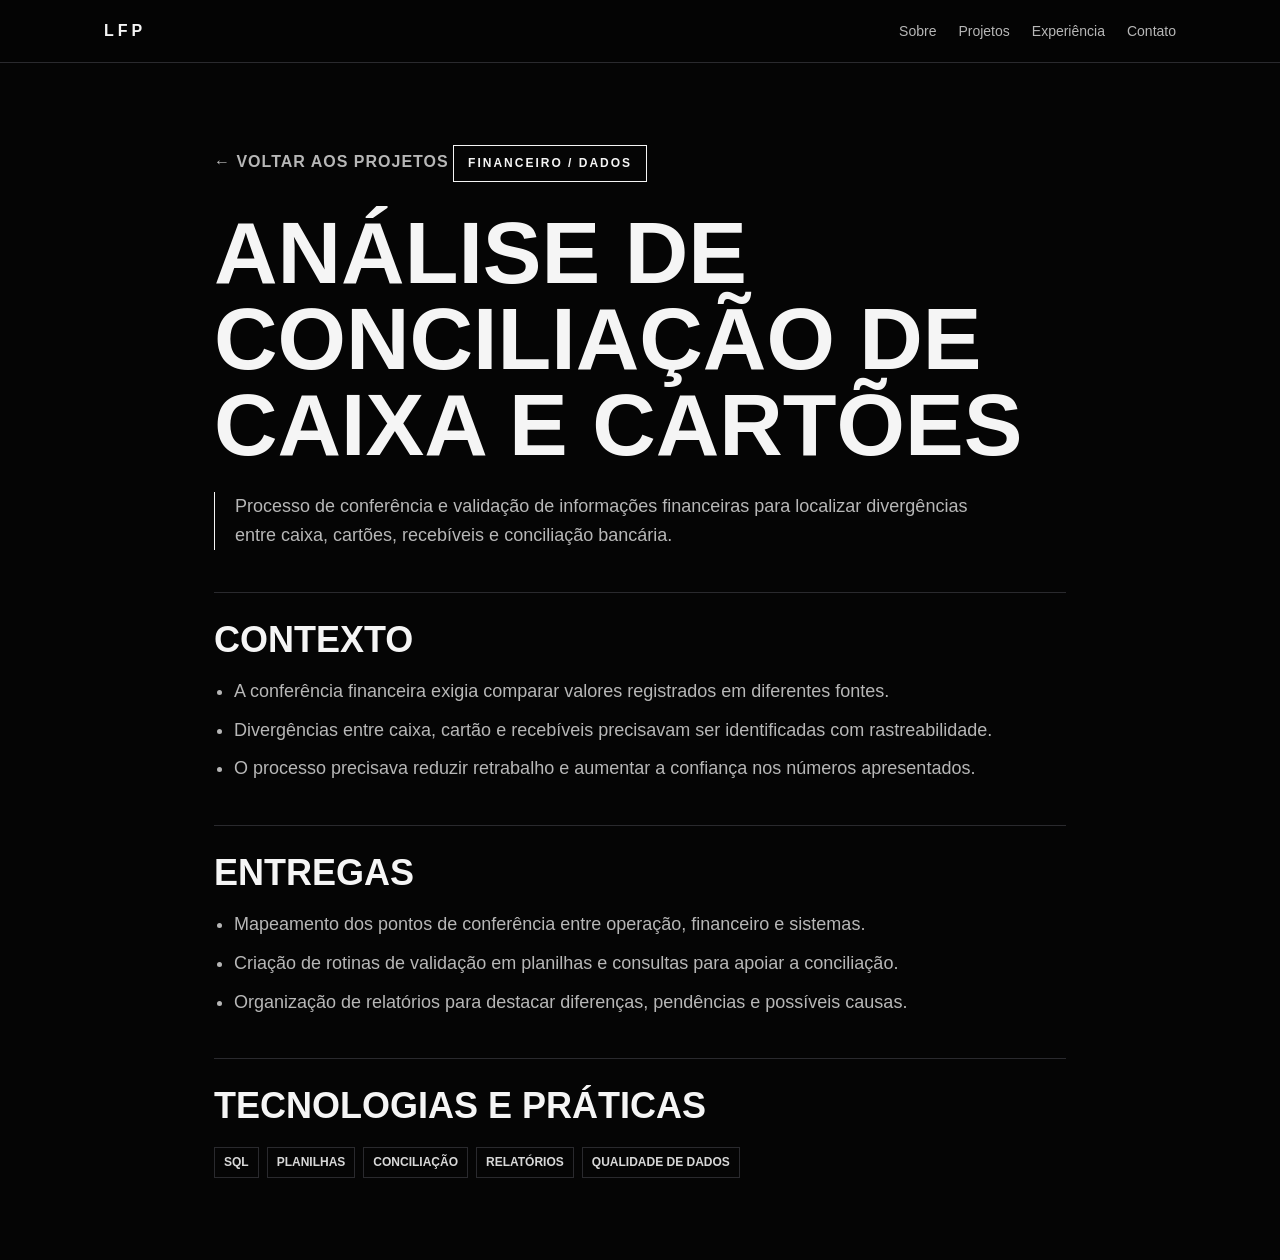
==== projetos/analise-conciliacao-caixa-cartoes.html @ 6b8f4190 "Adiciona detalhes dos projetos" ====
﻿<!DOCTYPE html>
<html lang="pt-BR">
<head>
  <meta charset="UTF-8" />
  <meta name="viewport" content="width=device-width, initial-scale=1.0" />
  <title>Análise de conciliação de caixa e cartões | Luiz Fernando de Paiva</title>
  <link rel="stylesheet" href="../css/style.css" />
</head>
<body class="pagina-projeto">
  <header class="topo">
    <nav class="menu" aria-label="Menu principal">
      <a href="../index.html#inicio" class="logo">LFP</a>
      <div class="links-menu">
        <a href="../index.html#sobre">Sobre</a>
        <a href="../index.html#projetos">Projetos</a>
        <a href="../index.html#experiencia">Experiência</a>
        <a href="../index.html#contato">Contato</a>
      </div>
    </nav>
  </header>

  <main class="secao projeto-detalhe">
    <a class="voltar" href="../index.html#projetos">← Voltar aos projetos</a>
    <p class="tag">Financeiro / Dados</p>
    <h1>Análise de conciliação de caixa e cartões</h1>
    <p class="descricao-principal">Processo de conferência e validação de informações financeiras para localizar divergências entre caixa, cartões, recebíveis e conciliação bancária.</p>

    <section class="projeto-bloco">
      <h2>Contexto</h2>
      <ul>
          <li>A conferência financeira exigia comparar valores registrados em diferentes fontes.</li>
          <li>Divergências entre caixa, cartão e recebíveis precisavam ser identificadas com rastreabilidade.</li>
          <li>O processo precisava reduzir retrabalho e aumentar a confiança nos números apresentados.</li>
      </ul>
    </section>

    <section class="projeto-bloco">
      <h2>Entregas</h2>
      <ul>
          <li>Mapeamento dos pontos de conferência entre operação, financeiro e sistemas.</li>
          <li>Criação de rotinas de validação em planilhas e consultas para apoiar a conciliação.</li>
          <li>Organização de relatórios para destacar diferenças, pendências e possíveis causas.</li>
      </ul>
    </section>

    <section class="projeto-bloco">
      <h2>Tecnologias e práticas</h2>
      <div class="chips">
          <span>SQL</span>
          <span>Planilhas</span>
          <span>Conciliação</span>
          <span>Relatórios</span>
          <span>Qualidade de Dados</span>
      </div>
    </section>
  </main>

  <script src="../js/script.js"></script>
</body>
</html>
---- css/style.css ----
﻿* {
  margin: 0;
  padding: 0;
  box-sizing: border-box;
}

:root {
  --bg: #050505;
  --panel: #0d0d0f;
  --panel-2: #151518;
  --text: #f5f5f5;
  --muted: #b7b7b7;
  --soft: #777;
  --line: #2a2a2e;
  --accent: #f5f5f5;
}

html {
  scroll-behavior: smooth;
}

body {
  font-family: "Segoe WP", "Segoe UI", Arial, Helvetica, sans-serif;
  background: var(--bg);
  color: var(--text);
  line-height: 1.6;
}

a {
  color: inherit;
  text-decoration: none;
}

.topo {
  position: sticky;
  top: 0;
  z-index: 10;
  background: rgba(5, 5, 5, 0.94);
  border-bottom: 1px solid var(--line);
  backdrop-filter: blur(12px);
}

.menu {
  max-width: 1120px;
  margin: 0 auto;
  padding: 18px 24px;
  display: flex;
  justify-content: space-between;
  align-items: center;
  gap: 24px;
}

.logo {
  font-weight: 900;
  letter-spacing: 4px;
}

.links-menu {
  display: flex;
  gap: 22px;
  align-items: center;
}

.links-menu a {
  color: var(--muted);
  font-size: 14px;
  transition: color 0.2s ease;
}

.links-menu a:hover {
  color: var(--text);
}

.menu-botao {
  display: none;
  width: 42px;
  height: 42px;
  border: 1px solid var(--line);
  background: transparent;
  color: var(--text);
  font-size: 22px;
  cursor: pointer;
}

.secao {
  max-width: 1120px;
  margin: 0 auto;
  padding: 82px 24px;
}

.secao-alternada {
  max-width: 100%;
  border-top: 1px solid var(--line);
  border-bottom: 1px solid var(--line);
  background: var(--panel);
}

.secao-alternada > * {
  max-width: 1120px;
  margin-left: auto;
  margin-right: auto;
}

.hero {
  min-height: 78vh;
  display: grid;
  grid-template-columns: minmax(0, 1.25fr) minmax(280px, 0.75fr);
  gap: 48px;
  align-items: center;
}

.tag {
  display: inline-block;
  width: fit-content;
  border: 1px solid var(--accent);
  padding: 8px 14px;
  margin-bottom: 24px;
  font-size: 12px;
  font-weight: 800;
  text-transform: uppercase;
  letter-spacing: 2px;
}

h1 {
  max-width: 900px;
  font-size: clamp(44px, 8vw, 88px);
  line-height: 0.98;
  text-transform: uppercase;
  font-weight: 900;
}

h2 {
  margin-top: 16px;
  font-size: clamp(30px, 5vw, 52px);
  line-height: 1.05;
  text-transform: uppercase;
  font-weight: 900;
}

h3 {
  margin-bottom: 12px;
  line-height: 1.2;
  text-transform: uppercase;
}

.texto,
.descricao-principal {
  max-width: 780px;
  margin-top: 24px;
  color: var(--muted);
  font-size: 18px;
}

.descricao-principal {
  border-left: 1px solid var(--accent);
  padding-left: 20px;
}

.texto-grande {
  font-size: 19px;
  line-height: 1.8;
}

.numero-secao {
  color: var(--soft);
  font-size: 13px;
  font-weight: 900;
  letter-spacing: 4px;
  text-transform: uppercase;
}

.botoes {
  display: flex;
  flex-wrap: wrap;
  gap: 12px;
  margin-top: 32px;
}

.botao {
  display: inline-block;
  border: 1px solid var(--accent);
  padding: 12px 22px;
  font-weight: 900;
  text-transform: uppercase;
  letter-spacing: 1px;
  transition: background 0.2s ease, color 0.2s ease, transform 0.2s ease;
}

.botao:hover {
  transform: translateY(-2px);
}

.botao-claro {
  background: var(--text);
  color: #000;
}

.botao-claro:hover {
  background: transparent;
  color: var(--text);
}

.botao-escuro {
  background: transparent;
  color: var(--text);
}

.botao-escuro:hover {
  background: var(--text);
  color: #000;
}

.painel-foco,
.caixa,
.card {
  border: 1px solid var(--line);
  background: #09090b;
  padding: 28px;
}

.painel-foco h2 {
  margin-top: 0;
  padding-bottom: 14px;
  border-bottom: 1px solid var(--line);
  font-size: 24px;
}

.painel-foco p,
.caixa p,
.card p {
  color: var(--muted);
  margin-top: 14px;
}

.grid-sobre {
  display: grid;
  grid-template-columns: 0.8fr 1.2fr;
  gap: 32px;
  margin-top: 40px;
}

.cabecalho-secao {
  display: grid;
  grid-template-columns: 0.9fr 1.1fr;
  gap: 32px;
  align-items: end;
}

.cabecalho-secao p {
  color: var(--muted);
}

.grade-tags,
.grid-cards,
.indicadores {
  margin-top: 40px;
  display: grid;
  gap: 1px;
  background: var(--line);
  border: 1px solid var(--line);
}

.grade-tags {
  grid-template-columns: repeat(3, 1fr);
}

.grade-tags span {
  background: var(--bg);
  padding: 18px;
  font-size: 14px;
  font-weight: 800;
  text-transform: uppercase;
  color: #dfdfdf;
}

.grid-cards {
  grid-template-columns: repeat(3, 1fr);
}

.grid-cards.dois {
  grid-template-columns: repeat(2, 1fr);
}

.card {
  border: none;
  min-height: 100%;
}

.card p {
  line-height: 1.7;
}

.categoria {
  color: var(--soft) !important;
  font-size: 12px;
  font-weight: 900;
  letter-spacing: 2px;
  text-transform: uppercase;
  margin: 0 0 16px;
}

.chips {
  display: flex;
  flex-wrap: wrap;
  gap: 8px;
  margin-top: 22px;
}

.chips span,
.card-topo span {
  border: 1px solid var(--line);
  padding: 5px 9px;
  color: #d8d8d8;
  font-size: 12px;
  font-weight: 700;
  text-transform: uppercase;
}

.card-topo {
  display: flex;
  justify-content: space-between;
  gap: 16px;
  align-items: start;
  border-bottom: 1px solid var(--line);
  padding-bottom: 14px;
}

.linha-do-tempo {
  margin-top: 40px;
  border: 1px solid var(--line);
}

.experiencia {
  display: grid;
  grid-template-columns: 0.35fr 0.65fr;
  gap: 24px;
  padding: 28px;
  background: var(--bg);
  border-bottom: 1px solid var(--line);
}

.experiencia:last-child {
  border-bottom: none;
}

.experiencia span {
  color: var(--soft);
  font-weight: 900;
  text-transform: uppercase;
  letter-spacing: 1px;
}

.experiencia p {
  color: var(--muted);
  margin-top: 8px;
}

.empresa {
  color: #e8e8e8 !important;
}

.indicadores {
  grid-template-columns: repeat(4, 1fr);
}

.indicadores div {
  background: var(--bg);
  padding: 26px;
}

.indicadores strong {
  display: block;
  font-size: 46px;
  line-height: 1;
}

.indicadores span {
  display: block;
  margin-top: 12px;
  color: var(--muted);
  font-size: 14px;
  text-transform: uppercase;
}

.contato {
  max-width: 100%;
  background: var(--text);
  color: #000;
}

.contato > * {
  max-width: 1120px;
  margin-left: auto;
  margin-right: auto;
}

.contato p {
  max-width: 780px;
  margin-top: 24px;
  font-size: 18px;
}

.contato .botao-claro {
  background: #000;
  color: #fff;
  border-color: #000;
}

.contato .botao-claro:hover,
.contato .botao-escuro:hover {
  background: #fff;
  color: #000;
}

.contato .botao-escuro {
  color: #000;
  border-color: #000;
}

@media (max-width: 900px) {
  .hero,
  .grid-sobre,
  .cabecalho-secao,
  .experiencia {
    grid-template-columns: 1fr;
  }

  .grade-tags,
  .grid-cards,
  .grid-cards.dois,
  .indicadores {
    grid-template-columns: repeat(2, 1fr);
  }
}

@media (max-width: 700px) {
  .menu {
    align-items: flex-start;
  }

  .menu-botao {
    display: block;
  }

  .links-menu {
    position: absolute;
    top: 79px;
    left: 0;
    right: 0;
    display: none;
    flex-direction: column;
    align-items: flex-start;
    gap: 0;
    padding: 8px 24px 18px;
    background: var(--bg);
    border-bottom: 1px solid var(--line);
  }

  .links-menu.aberto {
    display: flex;
  }

  .links-menu a {
    width: 100%;
    padding: 12px 0;
  }

  .secao {
    padding: 64px 20px;
  }

  .grade-tags,
  .grid-cards,
  .grid-cards.dois,
  .indicadores {
    grid-template-columns: 1fr;
  }

  h1 {
    font-size: 42px;
  }
}


.card {
  transition: transform 0.22s ease, border-color 0.22s ease, background 0.22s ease, box-shadow 0.22s ease;
}

#projetos .card:hover {
  position: relative;
  z-index: 1;
  transform: translateY(-8px);
  background: #121216;
  box-shadow: 0 18px 44px rgba(0, 0, 0, 0.38);
}

.link-projeto {
  display: inline-flex;
  align-items: center;
  gap: 8px;
  color: var(--text);
  text-decoration: underline;
  text-decoration-color: transparent;
  text-underline-offset: 5px;
  transition: color 0.2s ease, text-decoration-color 0.2s ease;
}

.link-projeto::after {
  content: "→";
  font-size: 0.9em;
  transform: translateX(0);
  transition: transform 0.2s ease;
}

#projetos .card:hover .link-projeto,
.link-projeto:hover {
  color: #ffffff;
  text-decoration-color: #ffffff;
}

#projetos .card:hover .link-projeto::after,
.link-projeto:hover::after {
  transform: translateX(4px);
}

.pagina-projeto {
  min-height: 100vh;
}

.projeto-detalhe {
  max-width: 900px;
}

.projeto-detalhe .tag {
  margin-bottom: 28px;
}

.projeto-detalhe h1 {
  max-width: 920px;
}

.projeto-bloco {
  margin-top: 42px;
  border-top: 1px solid var(--line);
  padding-top: 28px;
}

.projeto-bloco h2 {
  margin-top: 0;
  font-size: clamp(24px, 4vw, 36px);
}

.projeto-bloco ul {
  margin-top: 18px;
  padding-left: 20px;
  color: var(--muted);
  font-size: 18px;
}

.projeto-bloco li + li {
  margin-top: 10px;
}

.voltar {
  display: inline-block;
  margin-bottom: 34px;
  color: var(--muted);
  font-weight: 800;
  text-transform: uppercase;
  letter-spacing: 1px;
}

.voltar:hover {
  color: var(--text);
}
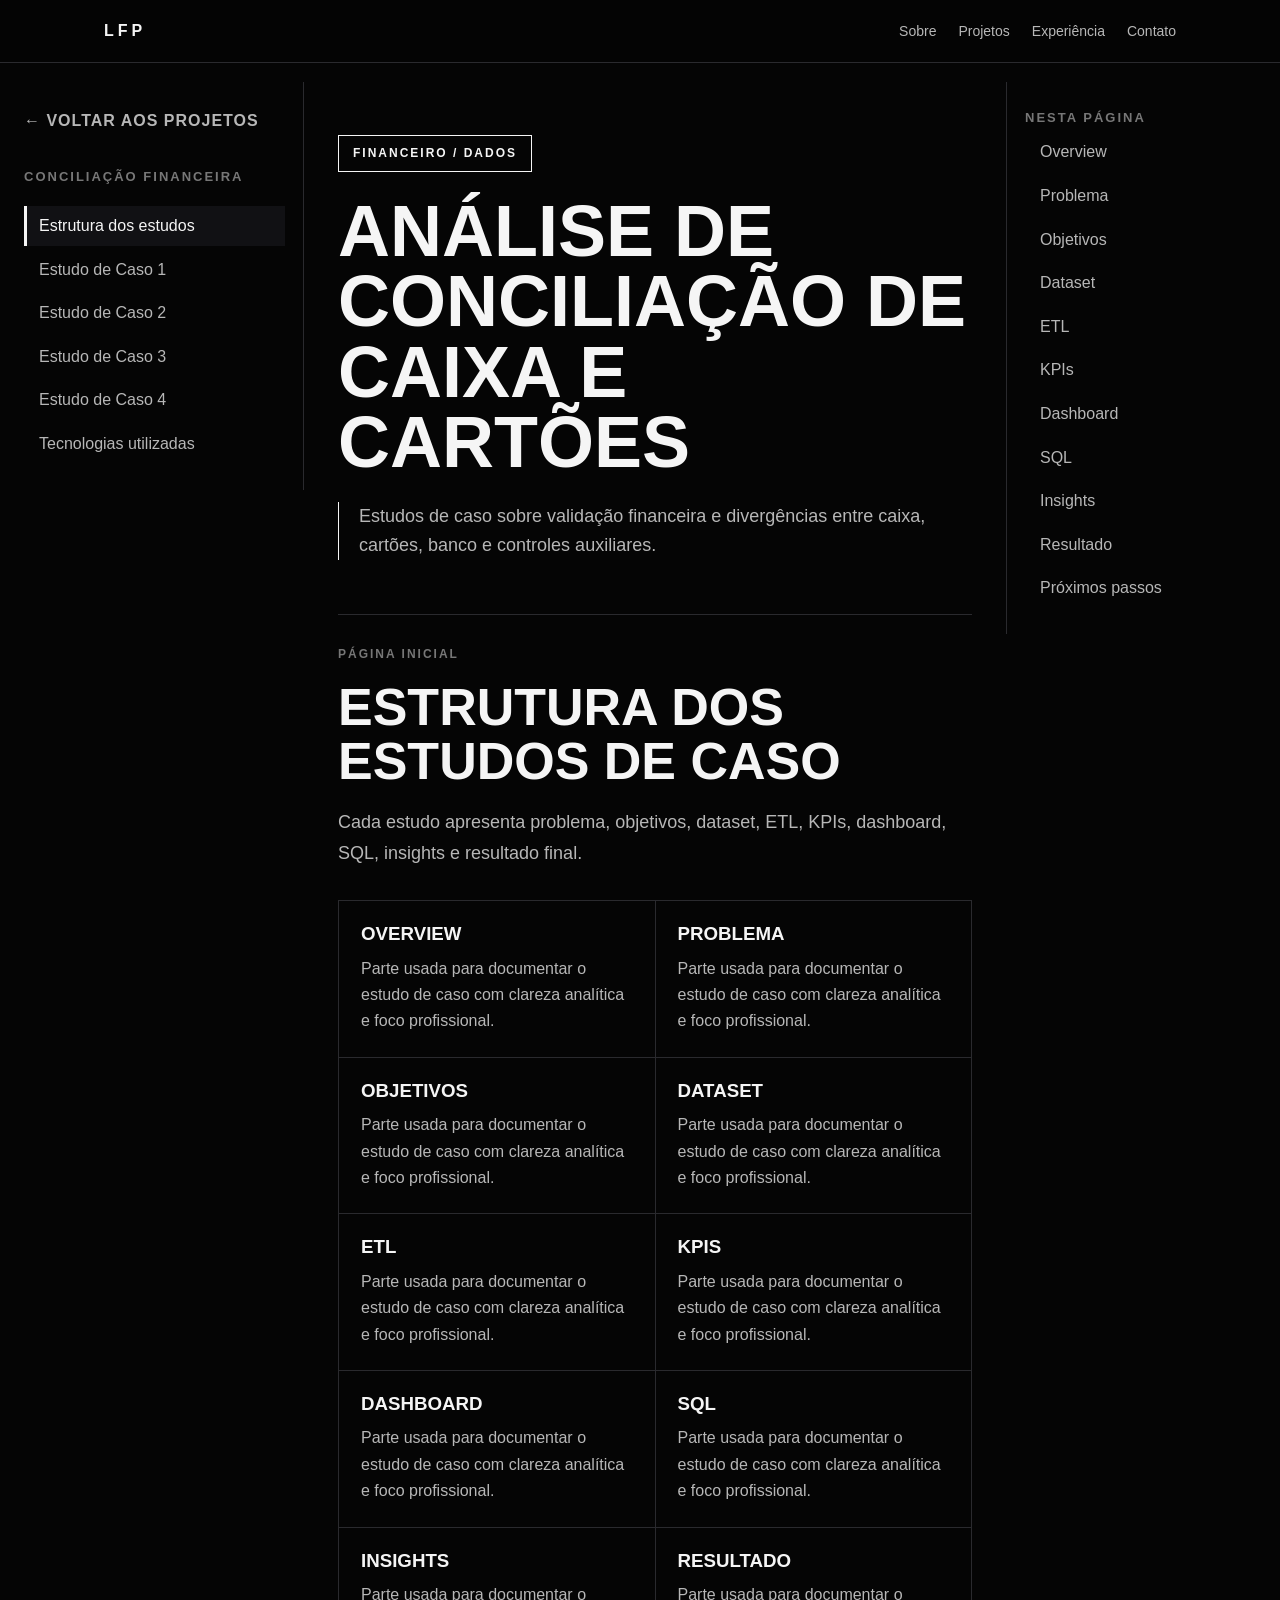
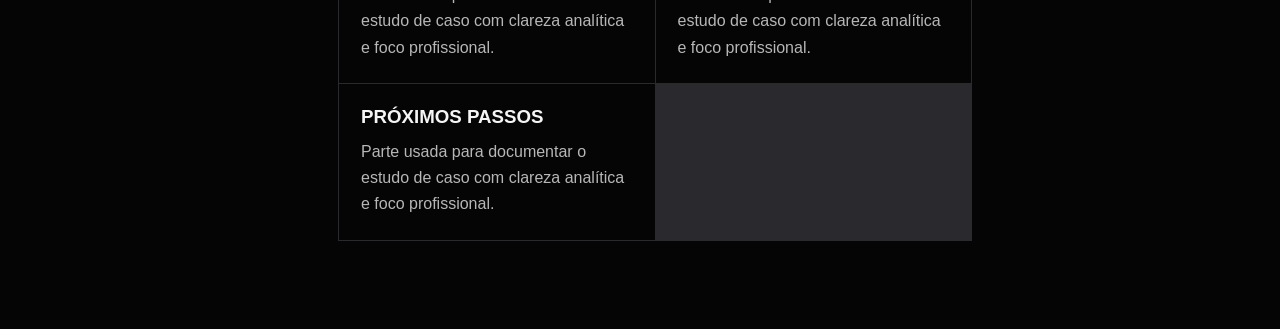
==== commit 1b89f180: "Replica estrutura de estudos de caso nos projetos" ====
--- a/projetos/analise-conciliacao-caixa-cartoes.html
+++ b/projetos/analise-conciliacao-caixa-cartoes.html
@@ -1,60 +1,59 @@
 ﻿<!DOCTYPE html>
-<html lang="pt-BR">
-<head>
-  <meta charset="UTF-8" />
-  <meta name="viewport" content="width=device-width, initial-scale=1.0" />
-  <title>Análise de conciliação de caixa e cartões | Luiz Fernando de Paiva</title>
-  <link rel="stylesheet" href="../css/style.css" />
-</head>
-<body class="pagina-projeto">
-  <header class="topo">
-    <nav class="menu" aria-label="Menu principal">
-      <a href="../index.html#inicio" class="logo">LFP</a>
-      <div class="links-menu">
-        <a href="../index.html#sobre">Sobre</a>
-        <a href="../index.html#projetos">Projetos</a>
-        <a href="../index.html#experiencia">Experiência</a>
-        <a href="../index.html#contato">Contato</a>
-      </div>
-    </nav>
-  </header>
+<html lang="pt-BR"><head><meta charset="UTF-8" /><meta name="viewport" content="width=device-width, initial-scale=1.0" /><title>Análise de conciliação de caixa e cartões | Luiz Fernando de Paiva</title><link rel="stylesheet" href="../css/style.css?v=20260519-9" /></head>
+<body class="pagina-projeto pagina-estudos"><header class="topo"><nav class="menu" aria-label="Menu principal"><a href="../index.html#inicio" class="logo">LFP</a><div class="links-menu"><a href="../index.html#sobre">Sobre</a><a href="../index.html#projetos">Projetos</a><a href="../index.html#experiencia">Experiência</a><a href="../index.html#contato">Contato</a></div></nav></header>
+<main class="projeto-docs"><aside class="docs-sidebar" aria-label="Estudos de caso"><a class="voltar" href="../index.html#projetos">← Voltar aos projetos</a><p class="docs-label">Conciliação financeira</p><nav class="docs-nav docs-case-nav"><a class="ativo" href="#estrutura-estudos" data-case-link="estrutura">Estrutura dos estudos</a><a href="#caso-1" data-case-link="caso-1">Estudo de Caso 1</a><a href="#caso-2" data-case-link="caso-2">Estudo de Caso 2</a><a href="#caso-3" data-case-link="caso-3">Estudo de Caso 3</a><a href="#caso-4" data-case-link="caso-4">Estudo de Caso 4</a><a href="#tecnologias-utilizadas" data-case-link="tecnologias">Tecnologias utilizadas</a></nav></aside>
+<article class="docs-artigo"><p class="tag">Financeiro / Dados</p><h1>Análise de conciliação de caixa e cartões</h1><p class="descricao-principal">Estudos de caso sobre validação financeira e divergências entre caixa, cartões, banco e controles auxiliares.</p><section id="estrutura-estudos" class="estudo-caso docs-intro" data-case="estrutura"><div class="case-heading"><p class="categoria">Página inicial</p><h2>Estrutura dos estudos de caso</h2><p>Cada estudo apresenta problema, objetivos, dataset, ETL, KPIs, dashboard, SQL, insights e resultado final.</p></div><div class="estrutura-grid"><section id="estrutura-overview"><h3>Overview</h3><p>Parte usada para documentar o estudo de caso com clareza analítica e foco profissional.</p></section><section id="estrutura-problema"><h3>Problema</h3><p>Parte usada para documentar o estudo de caso com clareza analítica e foco profissional.</p></section><section id="estrutura-objetivos"><h3>Objetivos</h3><p>Parte usada para documentar o estudo de caso com clareza analítica e foco profissional.</p></section><section id="estrutura-dataset"><h3>Dataset</h3><p>Parte usada para documentar o estudo de caso com clareza analítica e foco profissional.</p></section><section id="estrutura-etl"><h3>ETL</h3><p>Parte usada para documentar o estudo de caso com clareza analítica e foco profissional.</p></section><section id="estrutura-kpis"><h3>KPIs</h3><p>Parte usada para documentar o estudo de caso com clareza analítica e foco profissional.</p></section><section id="estrutura-dashboard"><h3>Dashboard</h3><p>Parte usada para documentar o estudo de caso com clareza analítica e foco profissional.</p></section><section id="estrutura-sql"><h3>SQL</h3><p>Parte usada para documentar o estudo de caso com clareza analítica e foco profissional.</p></section><section id="estrutura-insights"><h3>Insights</h3><p>Parte usada para documentar o estudo de caso com clareza analítica e foco profissional.</p></section><section id="estrutura-resultado"><h3>Resultado</h3><p>Parte usada para documentar o estudo de caso com clareza analítica e foco profissional.</p></section><section id="estrutura-proximos-passos"><h3>Próximos passos</h3><p>Parte usada para documentar o estudo de caso com clareza analítica e foco profissional.</p></section></div></section>      <section id="caso-1" class="estudo-caso" data-case="caso-1">
+        <div class="case-heading"><p class="categoria">Estudo de Caso 1</p><h2>Conciliação diária de caixa</h2><p>Análise para localizar divergências financeiras e transformar conferências manuais em rotinas rastreáveis.</p></div>
+        <section id="caso-1-overview" class="docs-secao"><h3>Overview</h3><p>Estudo aplicado ao contexto de conciliação de caixa, cartões e recebíveis, com foco em organizar dados, processos e indicadores para análise recorrente.</p></section>
+        <section id="caso-1-problema" class="docs-secao"><h3>Problema</h3><p>As rotinas dependiam de consultas manuais e dificultavam identificar diferenças rapidamente.</p><ul><li>Fechamentos dispersos em fontes diferentes.</li><li>Divergências sem classificação clara.</li><li>Tempo alto para revisar caixa, cartões e banco.</li></ul></section>
+        <section id="caso-1-objetivos" class="docs-secao"><h3>Objetivos</h3><ul><li>Comparar previsto e realizado.</li><li>Classificar divergências por origem.</li><li>Reduzir tempo de conferência.</li><li>Apoiar fechamento financeiro.</li></ul></section>
+        <section id="caso-1-dataset" class="docs-secao"><h3>Dataset</h3><div class="tabela-resumo"><div><strong>Fonte principal</strong><span>Caixa, PDV e ERP.</span></div><div><strong>Fonte auxiliar</strong><span>Adquirentes, banco e planilhas.</span></div><div><strong>Controle</strong><span>Planilhas, CSVs ou registros operacionais de apoio.</span></div></div></section>
+        <section id="caso-1-etl" class="docs-secao"><h3>ETL</h3><ol class="lista-etl"><li>Extração das fontes.</li><li>Limpeza e padronização.</li><li>Modelagem da base analítica.</li><li>Criação de KPIs.</li><li>Publicação para análise.</li></ol><p class="fluxo-etl">Caixa + PDV + Banco → SQL → Dashboard</p></section>
+        <section id="caso-1-kpis" class="docs-secao"><h3>KPIs</h3><div class="kpi-grid"><div><span>Volume</span><strong>R$ 210k</strong></div><div><span>Eficiência</span><strong>84%</strong></div><div><span>Pendências</span><strong>17</strong></div><div><span>Evolução</span><strong>-38%</strong></div></div></section>
+        <section id="caso-1-dashboard" class="docs-secao"><h3>Dashboard</h3><div class="dashboard-preview"><span>Imagem do dashboard</span><strong>Conciliação diária de caixa</strong><p>Espaço reservado para print, zoom, GIF ou carousel do painel.</p></div></section>
+        <section id="caso-1-sql" class="docs-secao"><h3>SQL</h3><pre class="sql-bloco"><code>SELECT&#10;    categoria,&#10;    COUNT(*) AS registros,&#10;    SUM(valor) AS total&#10;FROM conciliacao_financeira&#10;GROUP BY categoria&#10;ORDER BY total DESC;</code></pre></section>
+        <section id="caso-1-insights" class="docs-secao"><h3>Insights</h3><ul><li>Diferenças se concentraram em poucos turnos.</li><li>Cartões representaram maior parte da receita.</li><li>Padronização reduziu reincidências.</li></ul></section>
+        <section id="caso-1-resultado" class="docs-secao"><h3>Resultado</h3><p>A análise organizou pendências e tornou a conferência financeira mais rastreável.</p></section>
+        <section id="caso-1-proximos-passos" class="docs-secao"><h3>Próximos passos</h3><ul><li>Automatizar importações.</li><li>Criar alertas de divergência.</li><li>Registrar causa raiz por pendência.</li></ul></section>
+      </section>      <section id="caso-2" class="estudo-caso" data-case="caso-2">
+        <div class="case-heading"><p class="categoria">Estudo de Caso 2</p><h2>Conciliação de cartões</h2><p>Análise para localizar divergências financeiras e transformar conferências manuais em rotinas rastreáveis.</p></div>
+        <section id="caso-2-overview" class="docs-secao"><h3>Overview</h3><p>Estudo aplicado ao contexto de conciliação de caixa, cartões e recebíveis, com foco em organizar dados, processos e indicadores para análise recorrente.</p></section>
+        <section id="caso-2-problema" class="docs-secao"><h3>Problema</h3><p>As rotinas dependiam de consultas manuais e dificultavam identificar diferenças rapidamente.</p><ul><li>Fechamentos dispersos em fontes diferentes.</li><li>Divergências sem classificação clara.</li><li>Tempo alto para revisar caixa, cartões e banco.</li></ul></section>
+        <section id="caso-2-objetivos" class="docs-secao"><h3>Objetivos</h3><ul><li>Comparar previsto e realizado.</li><li>Classificar divergências por origem.</li><li>Reduzir tempo de conferência.</li><li>Apoiar fechamento financeiro.</li></ul></section>
+        <section id="caso-2-dataset" class="docs-secao"><h3>Dataset</h3><div class="tabela-resumo"><div><strong>Fonte principal</strong><span>Caixa, PDV e ERP.</span></div><div><strong>Fonte auxiliar</strong><span>Adquirentes, banco e planilhas.</span></div><div><strong>Controle</strong><span>Planilhas, CSVs ou registros operacionais de apoio.</span></div></div></section>
+        <section id="caso-2-etl" class="docs-secao"><h3>ETL</h3><ol class="lista-etl"><li>Extração das fontes.</li><li>Limpeza e padronização.</li><li>Modelagem da base analítica.</li><li>Criação de KPIs.</li><li>Publicação para análise.</li></ol><p class="fluxo-etl">Caixa + PDV + Banco → SQL → Dashboard</p></section>
+        <section id="caso-2-kpis" class="docs-secao"><h3>KPIs</h3><div class="kpi-grid"><div><span>Volume</span><strong>R$ 210k</strong></div><div><span>Eficiência</span><strong>84%</strong></div><div><span>Pendências</span><strong>17</strong></div><div><span>Evolução</span><strong>-38%</strong></div></div></section>
+        <section id="caso-2-dashboard" class="docs-secao"><h3>Dashboard</h3><div class="dashboard-preview"><span>Imagem do dashboard</span><strong>Conciliação de cartões</strong><p>Espaço reservado para print, zoom, GIF ou carousel do painel.</p></div></section>
+        <section id="caso-2-sql" class="docs-secao"><h3>SQL</h3><pre class="sql-bloco"><code>SELECT&#10;    categoria,&#10;    COUNT(*) AS registros,&#10;    SUM(valor) AS total&#10;FROM conciliacao_financeira&#10;GROUP BY categoria&#10;ORDER BY total DESC;</code></pre></section>
+        <section id="caso-2-insights" class="docs-secao"><h3>Insights</h3><ul><li>Diferenças se concentraram em poucos turnos.</li><li>Cartões representaram maior parte da receita.</li><li>Padronização reduziu reincidências.</li></ul></section>
+        <section id="caso-2-resultado" class="docs-secao"><h3>Resultado</h3><p>A análise organizou pendências e tornou a conferência financeira mais rastreável.</p></section>
+        <section id="caso-2-proximos-passos" class="docs-secao"><h3>Próximos passos</h3><ul><li>Automatizar importações.</li><li>Criar alertas de divergência.</li><li>Registrar causa raiz por pendência.</li></ul></section>
+      </section>      <section id="caso-3" class="estudo-caso" data-case="caso-3">
+        <div class="case-heading"><p class="categoria">Estudo de Caso 3</p><h2>Conciliação bancária</h2><p>Análise para localizar divergências financeiras e transformar conferências manuais em rotinas rastreáveis.</p></div>
+        <section id="caso-3-overview" class="docs-secao"><h3>Overview</h3><p>Estudo aplicado ao contexto de conciliação de caixa, cartões e recebíveis, com foco em organizar dados, processos e indicadores para análise recorrente.</p></section>
+        <section id="caso-3-problema" class="docs-secao"><h3>Problema</h3><p>As rotinas dependiam de consultas manuais e dificultavam identificar diferenças rapidamente.</p><ul><li>Fechamentos dispersos em fontes diferentes.</li><li>Divergências sem classificação clara.</li><li>Tempo alto para revisar caixa, cartões e banco.</li></ul></section>
+        <section id="caso-3-objetivos" class="docs-secao"><h3>Objetivos</h3><ul><li>Comparar previsto e realizado.</li><li>Classificar divergências por origem.</li><li>Reduzir tempo de conferência.</li><li>Apoiar fechamento financeiro.</li></ul></section>
+        <section id="caso-3-dataset" class="docs-secao"><h3>Dataset</h3><div class="tabela-resumo"><div><strong>Fonte principal</strong><span>Caixa, PDV e ERP.</span></div><div><strong>Fonte auxiliar</strong><span>Adquirentes, banco e planilhas.</span></div><div><strong>Controle</strong><span>Planilhas, CSVs ou registros operacionais de apoio.</span></div></div></section>
+        <section id="caso-3-etl" class="docs-secao"><h3>ETL</h3><ol class="lista-etl"><li>Extração das fontes.</li><li>Limpeza e padronização.</li><li>Modelagem da base analítica.</li><li>Criação de KPIs.</li><li>Publicação para análise.</li></ol><p class="fluxo-etl">Caixa + PDV + Banco → SQL → Dashboard</p></section>
+        <section id="caso-3-kpis" class="docs-secao"><h3>KPIs</h3><div class="kpi-grid"><div><span>Volume</span><strong>R$ 210k</strong></div><div><span>Eficiência</span><strong>84%</strong></div><div><span>Pendências</span><strong>17</strong></div><div><span>Evolução</span><strong>-38%</strong></div></div></section>
+        <section id="caso-3-dashboard" class="docs-secao"><h3>Dashboard</h3><div class="dashboard-preview"><span>Imagem do dashboard</span><strong>Conciliação bancária</strong><p>Espaço reservado para print, zoom, GIF ou carousel do painel.</p></div></section>
+        <section id="caso-3-sql" class="docs-secao"><h3>SQL</h3><pre class="sql-bloco"><code>SELECT&#10;    categoria,&#10;    COUNT(*) AS registros,&#10;    SUM(valor) AS total&#10;FROM conciliacao_financeira&#10;GROUP BY categoria&#10;ORDER BY total DESC;</code></pre></section>
+        <section id="caso-3-insights" class="docs-secao"><h3>Insights</h3><ul><li>Diferenças se concentraram em poucos turnos.</li><li>Cartões representaram maior parte da receita.</li><li>Padronização reduziu reincidências.</li></ul></section>
+        <section id="caso-3-resultado" class="docs-secao"><h3>Resultado</h3><p>A análise organizou pendências e tornou a conferência financeira mais rastreável.</p></section>
+        <section id="caso-3-proximos-passos" class="docs-secao"><h3>Próximos passos</h3><ul><li>Automatizar importações.</li><li>Criar alertas de divergência.</li><li>Registrar causa raiz por pendência.</li></ul></section>
+      </section>      <section id="caso-4" class="estudo-caso" data-case="caso-4">
+        <div class="case-heading"><p class="categoria">Estudo de Caso 4</p><h2>Painel de divergências</h2><p>Análise para localizar divergências financeiras e transformar conferências manuais em rotinas rastreáveis.</p></div>
+        <section id="caso-4-overview" class="docs-secao"><h3>Overview</h3><p>Estudo aplicado ao contexto de conciliação de caixa, cartões e recebíveis, com foco em organizar dados, processos e indicadores para análise recorrente.</p></section>
+        <section id="caso-4-problema" class="docs-secao"><h3>Problema</h3><p>As rotinas dependiam de consultas manuais e dificultavam identificar diferenças rapidamente.</p><ul><li>Fechamentos dispersos em fontes diferentes.</li><li>Divergências sem classificação clara.</li><li>Tempo alto para revisar caixa, cartões e banco.</li></ul></section>
+        <section id="caso-4-objetivos" class="docs-secao"><h3>Objetivos</h3><ul><li>Comparar previsto e realizado.</li><li>Classificar divergências por origem.</li><li>Reduzir tempo de conferência.</li><li>Apoiar fechamento financeiro.</li></ul></section>
+        <section id="caso-4-dataset" class="docs-secao"><h3>Dataset</h3><div class="tabela-resumo"><div><strong>Fonte principal</strong><span>Caixa, PDV e ERP.</span></div><div><strong>Fonte auxiliar</strong><span>Adquirentes, banco e planilhas.</span></div><div><strong>Controle</strong><span>Planilhas, CSVs ou registros operacionais de apoio.</span></div></div></section>
+        <section id="caso-4-etl" class="docs-secao"><h3>ETL</h3><ol class="lista-etl"><li>Extração das fontes.</li><li>Limpeza e padronização.</li><li>Modelagem da base analítica.</li><li>Criação de KPIs.</li><li>Publicação para análise.</li></ol><p class="fluxo-etl">Caixa + PDV + Banco → SQL → Dashboard</p></section>
+        <section id="caso-4-kpis" class="docs-secao"><h3>KPIs</h3><div class="kpi-grid"><div><span>Volume</span><strong>R$ 210k</strong></div><div><span>Eficiência</span><strong>84%</strong></div><div><span>Pendências</span><strong>17</strong></div><div><span>Evolução</span><strong>-38%</strong></div></div></section>
+        <section id="caso-4-dashboard" class="docs-secao"><h3>Dashboard</h3><div class="dashboard-preview"><span>Imagem do dashboard</span><strong>Painel de divergências</strong><p>Espaço reservado para print, zoom, GIF ou carousel do painel.</p></div></section>
+        <section id="caso-4-sql" class="docs-secao"><h3>SQL</h3><pre class="sql-bloco"><code>SELECT&#10;    categoria,&#10;    COUNT(*) AS registros,&#10;    SUM(valor) AS total&#10;FROM conciliacao_financeira&#10;GROUP BY categoria&#10;ORDER BY total DESC;</code></pre></section>
+        <section id="caso-4-insights" class="docs-secao"><h3>Insights</h3><ul><li>Diferenças se concentraram em poucos turnos.</li><li>Cartões representaram maior parte da receita.</li><li>Padronização reduziu reincidências.</li></ul></section>
+        <section id="caso-4-resultado" class="docs-secao"><h3>Resultado</h3><p>A análise organizou pendências e tornou a conferência financeira mais rastreável.</p></section>
+        <section id="caso-4-proximos-passos" class="docs-secao"><h3>Próximos passos</h3><ul><li>Automatizar importações.</li><li>Criar alertas de divergência.</li><li>Registrar causa raiz por pendência.</li></ul></section>
+      </section><section id="tecnologias-utilizadas" class="estudo-caso" data-case="tecnologias"><div class="case-heading"><p class="categoria">Stack</p><h2>Tecnologias utilizadas</h2><p>Ferramentas, práticas e conceitos aplicados nos estudos deste projeto.</p></div><div class="chips chips-grandes"><span>SQL</span><span>Excel</span><span>Google Sheets</span><span>ERP B2Click</span><span>PDV</span><span>Conciliação</span><span>Banco</span><span>CSV</span><span>Power BI</span></div></section></article>
+<aside class="docs-indice" aria-label="Nesta página"><p>Nesta página</p><a href="#estrutura-overview" data-topic="overview">Overview</a><a href="#estrutura-problema" data-topic="problema">Problema</a><a href="#estrutura-objetivos" data-topic="objetivos">Objetivos</a><a href="#estrutura-dataset" data-topic="dataset">Dataset</a><a href="#estrutura-etl" data-topic="etl">ETL</a><a href="#estrutura-kpis" data-topic="kpis">KPIs</a><a href="#estrutura-dashboard" data-topic="dashboard">Dashboard</a><a href="#estrutura-sql" data-topic="sql">SQL</a><a href="#estrutura-insights" data-topic="insights">Insights</a><a href="#estrutura-resultado" data-topic="resultado">Resultado</a><a href="#estrutura-proximos-passos" data-topic="proximos-passos">Próximos passos</a></aside></main><script src="../js/script.js?v=20260519-9"></script></body></html>
 
-  <main class="secao projeto-detalhe">
-    <a class="voltar" href="../index.html#projetos">← Voltar aos projetos</a>
-    <p class="tag">Financeiro / Dados</p>
-    <h1>Análise de conciliação de caixa e cartões</h1>
-    <p class="descricao-principal">Processo de conferência e validação de informações financeiras para localizar divergências entre caixa, cartões, recebíveis e conciliação bancária.</p>
-
-    <section class="projeto-bloco">
-      <h2>Contexto</h2>
-      <ul>
-          <li>A conferência financeira exigia comparar valores registrados em diferentes fontes.</li>
-          <li>Divergências entre caixa, cartão e recebíveis precisavam ser identificadas com rastreabilidade.</li>
-          <li>O processo precisava reduzir retrabalho e aumentar a confiança nos números apresentados.</li>
-      </ul>
-    </section>
-
-    <section class="projeto-bloco">
-      <h2>Entregas</h2>
-      <ul>
-          <li>Mapeamento dos pontos de conferência entre operação, financeiro e sistemas.</li>
-          <li>Criação de rotinas de validação em planilhas e consultas para apoiar a conciliação.</li>
-          <li>Organização de relatórios para destacar diferenças, pendências e possíveis causas.</li>
-      </ul>
-    </section>
-
-    <section class="projeto-bloco">
-      <h2>Tecnologias e práticas</h2>
-      <div class="chips">
-          <span>SQL</span>
-          <span>Planilhas</span>
-          <span>Conciliação</span>
-          <span>Relatórios</span>
-          <span>Qualidade de Dados</span>
-      </div>
-    </section>
-  </main>
-
-  <script src="../js/script.js"></script>
-</body>
-</html>
--- a/css/style.css
+++ b/css/style.css
@@ -384,17 +384,21 @@
 
 .contato {
   max-width: 100%;
+  padding-left: 0;
+  padding-right: 0;
+  display: grid;
+  grid-template-columns: minmax(24px, 1fr) minmax(0, 1120px) minmax(24px, 1fr);
   background: var(--text);
   color: #000;
 }
 
 .contato > * {
-  max-width: 1120px;
-  margin-left: auto;
-  margin-right: auto;
-}
-
-.contato p {
+  grid-column: 2;
+  margin-left: 0;
+  margin-right: 0;
+}
+
+.contato > p:not(.numero-secao) {
   max-width: 780px;
   margin-top: 24px;
   font-size: 18px;
@@ -434,6 +438,10 @@
 }
 
 @media (max-width: 700px) {
+  .contato {
+    grid-template-columns: minmax(20px, 1fr) minmax(0, 1120px) minmax(20px, 1fr);
+  }
+
   .menu {
     align-items: flex-start;
   }
@@ -573,3 +581,374 @@
 .voltar:hover {
   color: var(--text);
 }
+
+
+
+.pagina-estudos {
+  background: var(--bg);
+}
+
+.projeto-docs {
+  max-width: 1440px;
+  margin: 0 auto;
+  padding: 0 24px 88px;
+  display: grid;
+  grid-template-columns: minmax(220px, 280px) minmax(0, 820px) minmax(190px, 250px);
+  gap: 34px;
+  align-items: start;
+}
+
+.docs-sidebar,
+.docs-indice {
+  position: sticky;
+  top: 82px;
+  max-height: calc(100vh - 100px);
+  overflow: auto;
+  padding: 26px 0;
+}
+
+.docs-sidebar {
+  border-right: 1px solid var(--line);
+  padding-right: 18px;
+}
+
+.docs-indice {
+  border-left: 1px solid var(--line);
+  padding-left: 18px;
+}
+
+.docs-label,
+.docs-indice p {
+  color: var(--soft);
+  font-size: 13px;
+  font-weight: 900;
+  letter-spacing: 2px;
+  text-transform: uppercase;
+}
+
+.docs-nav,
+.docs-indice {
+  display: flex;
+  flex-direction: column;
+  gap: 4px;
+}
+
+.docs-nav {
+  margin-top: 18px;
+}
+
+.docs-nav a,
+.docs-indice a {
+  border-left: 3px solid transparent;
+  padding: 9px 12px;
+  color: var(--muted);
+  line-height: 1.35;
+  transition: border-color 0.2s ease, background 0.2s ease, color 0.2s ease;
+}
+
+.docs-nav a:hover,
+.docs-nav a.ativo,
+.docs-indice a:hover {
+  border-left-color: var(--text);
+  background: #111114;
+  color: var(--text);
+}
+
+.docs-artigo {
+  min-width: 0;
+  padding-top: 72px;
+}
+
+.docs-artigo h1 {
+  max-width: 820px;
+  font-family: "Segoe UI Semibold", "Segoe UI", "Segoe WP", Arial, Helvetica, sans-serif;
+  font-size: clamp(42px, 6vw, 72px);
+  font-weight: 600;
+}
+
+.docs-secao {
+  scroll-margin-top: 96px;
+  margin-top: 48px;
+  border-top: 1px solid var(--line);
+  padding-top: 30px;
+}
+
+.docs-secao h2 {
+  margin-top: 0;
+  font-size: clamp(28px, 4vw, 42px);
+  text-transform: none;
+}
+
+.docs-secao p,
+.docs-secao li {
+  color: var(--muted);
+  font-size: 18px;
+  line-height: 1.75;
+}
+
+.docs-secao p {
+  margin-top: 18px;
+}
+
+.docs-secao ul {
+  margin-top: 18px;
+  padding-left: 22px;
+}
+
+.docs-secao li + li {
+  margin-top: 10px;
+}
+
+.tabela-resumo {
+  margin-top: 28px;
+  border: 1px solid var(--line);
+}
+
+.tabela-resumo div {
+  display: grid;
+  grid-template-columns: 160px 1fr;
+  border-bottom: 1px solid var(--line);
+}
+
+.tabela-resumo div:last-child {
+  border-bottom: none;
+}
+
+.tabela-resumo strong,
+.tabela-resumo span {
+  padding: 16px;
+}
+
+.tabela-resumo strong {
+  border-right: 1px solid var(--line);
+}
+
+.tabela-resumo span {
+  color: var(--muted);
+}
+
+@media (max-width: 1180px) {
+  .projeto-docs {
+    grid-template-columns: minmax(200px, 250px) minmax(0, 1fr);
+  }
+
+  .docs-indice {
+    display: none;
+  }
+}
+
+@media (max-width: 860px) {
+  .projeto-docs {
+    grid-template-columns: 1fr;
+    padding: 0 20px 70px;
+  }
+
+  .docs-sidebar {
+    position: static;
+    max-height: none;
+    border-right: none;
+    border-bottom: 1px solid var(--line);
+    padding-right: 0;
+  }
+
+  .docs-nav {
+    display: grid;
+    grid-template-columns: 1fr;
+  }
+
+  .docs-artigo {
+    padding-top: 34px;
+  }
+
+  .tabela-resumo div {
+    grid-template-columns: 1fr;
+  }
+
+  .tabela-resumo strong {
+    border-right: none;
+    border-bottom: 1px solid var(--line);
+  }
+}
+
+.estudo-caso {
+  scroll-margin-top: 96px;
+  margin-top: 72px;
+}
+
+.docs-intro {
+  margin-top: 54px;
+}
+
+.case-heading {
+  border-top: 1px solid var(--line);
+  padding-top: 30px;
+}
+
+.case-heading h2 {
+  margin-top: 8px;
+  font-size: clamp(32px, 5vw, 52px);
+}
+
+.case-heading p:last-child {
+  max-width: 760px;
+  margin-top: 18px;
+  color: var(--muted);
+  font-size: 18px;
+  line-height: 1.7;
+}
+
+.estrutura-grid {
+  display: grid;
+  grid-template-columns: repeat(2, minmax(0, 1fr));
+  gap: 1px;
+  margin-top: 32px;
+  border: 1px solid var(--line);
+  background: var(--line);
+}
+
+.estrutura-grid section {
+  background: var(--bg);
+  padding: 22px;
+  scroll-margin-top: 96px;
+}
+
+.estrutura-grid h3,
+.docs-secao h3 {
+  margin-bottom: 10px;
+  text-transform: uppercase;
+}
+
+.estrutura-grid p {
+  color: var(--muted);
+  line-height: 1.65;
+}
+
+.docs-secao h3 {
+  font-size: 24px;
+}
+
+.docs-secao ol {
+  margin-top: 18px;
+  padding-left: 22px;
+}
+
+.docs-secao ol li {
+  color: var(--muted);
+  font-size: 18px;
+  line-height: 1.75;
+}
+
+.kpi-grid {
+  display: grid;
+  grid-template-columns: repeat(4, minmax(0, 1fr));
+  gap: 1px;
+  margin-top: 22px;
+  border: 1px solid var(--line);
+  background: var(--line);
+}
+
+.kpi-grid div {
+  background: #09090b;
+  padding: 20px;
+}
+
+.kpi-grid span {
+  display: block;
+  color: var(--muted);
+  font-size: 12px;
+  font-weight: 800;
+  letter-spacing: 1px;
+  text-transform: uppercase;
+}
+
+.kpi-grid strong {
+  display: block;
+  margin-top: 10px;
+  font-size: 30px;
+  line-height: 1;
+}
+
+.dashboard-preview {
+  min-height: 280px;
+  margin-top: 22px;
+  border: 1px solid var(--line);
+  background: linear-gradient(135deg, #101014, #050505);
+  display: flex;
+  flex-direction: column;
+  justify-content: flex-end;
+  padding: 28px;
+}
+
+.dashboard-preview span {
+  color: var(--soft);
+  font-size: 12px;
+  font-weight: 900;
+  letter-spacing: 2px;
+  text-transform: uppercase;
+}
+
+.dashboard-preview strong {
+  margin-top: 10px;
+  font-size: 26px;
+}
+
+.dashboard-preview p {
+  max-width: 520px;
+}
+
+.sql-bloco {
+  margin-top: 22px;
+  overflow: auto;
+  border: 1px solid var(--line);
+  background: #09090b;
+  padding: 22px;
+  color: #f4f4f5;
+  font-size: 15px;
+  line-height: 1.7;
+}
+
+.fluxo-etl {
+  display: inline-block;
+  border: 1px solid var(--line);
+  padding: 12px 16px;
+  color: var(--text) !important;
+  font-weight: 800;
+}
+
+.docs-nav a.ativo,
+.docs-indice a.ativo {
+  border-left-color: var(--text);
+  background: #111114;
+  color: var(--text);
+}
+
+.chips-grandes span {
+  padding: 9px 12px;
+  font-size: 13px;
+}
+
+@media (max-width: 1180px) {
+  .kpi-grid {
+    grid-template-columns: repeat(2, minmax(0, 1fr));
+  }
+}
+
+@media (max-width: 700px) {
+  .estrutura-grid,
+  .kpi-grid {
+    grid-template-columns: 1fr;
+  }
+
+  .dashboard-preview {
+    min-height: 220px;
+  }
+}
+
+.estudo-caso[hidden] {
+  display: none !important;
+}
+
+.docs-artigo.pagina-interna .estudo-caso {
+  margin-top: 54px;
+}
+
